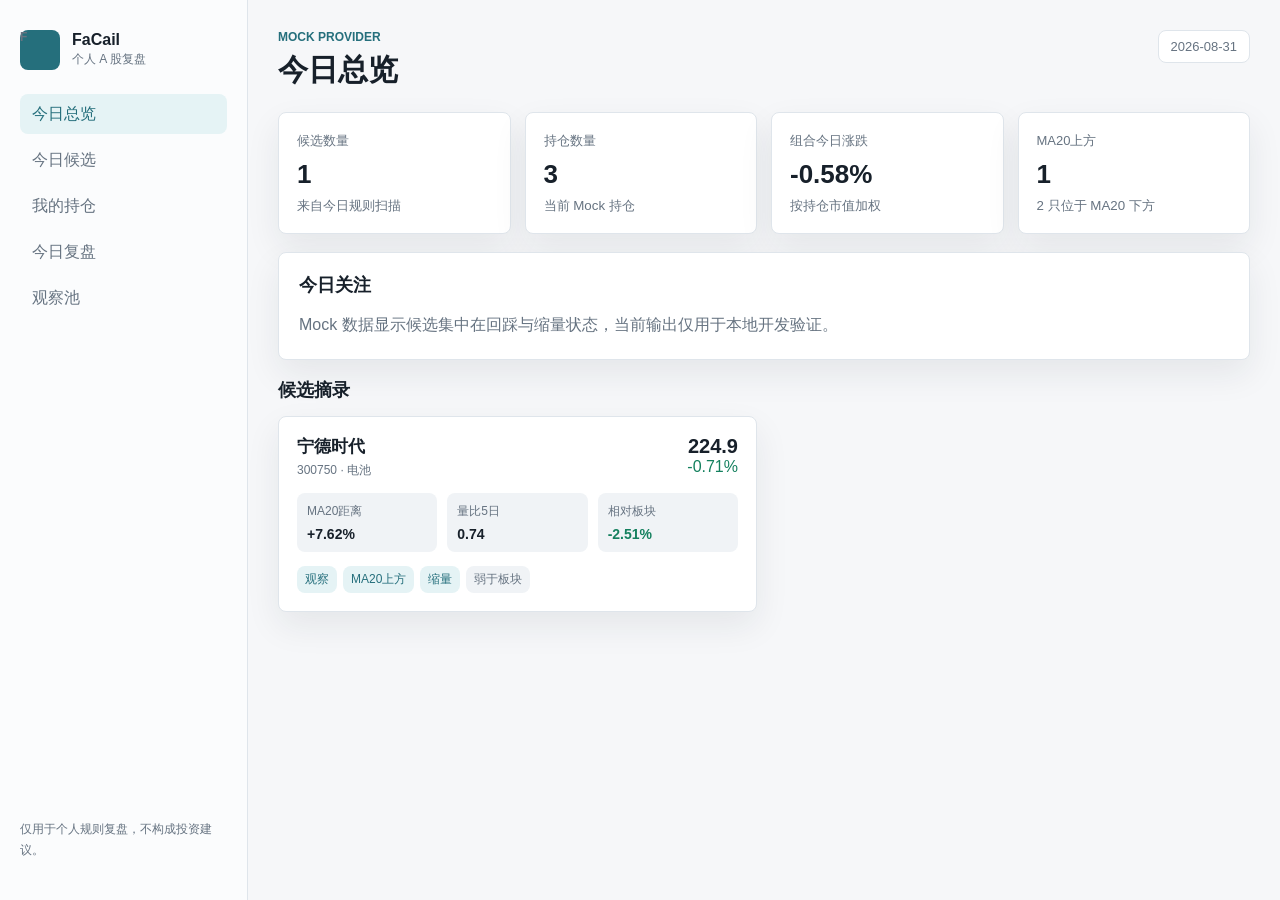
==== frontend/index.html @ a1b0153b "Build FaCail MVP" ====
<!doctype html>
<html lang="zh-CN">
  <head>
    <meta charset="utf-8">
    <meta name="viewport" content="width=device-width, initial-scale=1">
    <title>FaCail</title>
    <link rel="stylesheet" href="styles.css">
  </head>
  <body>
    <div class="app-shell">
      <aside class="sidebar" aria-label="FaCail navigation">
        <div class="brand">
          <span class="brand-mark">F</span>
          <div>
            <strong>FaCail</strong>
            <span>个人 A 股复盘</span>
          </div>
        </div>
        <nav class="nav">
          <button class="nav-item active" data-view="overview">今日总览</button>
          <button class="nav-item" data-view="candidates">今日候选</button>
          <button class="nav-item" data-view="holdings">我的持仓</button>
          <button class="nav-item" data-view="review">今日复盘</button>
          <button class="nav-item" data-view="watchlist">观察池</button>
        </nav>
        <p class="boundary">仅用于个人规则复盘，不构成投资建议。</p>
      </aside>

      <main class="content">
        <header class="topbar">
          <div>
            <p class="eyebrow">Mock Provider</p>
            <h1 id="view-title">今日总览</h1>
          </div>
          <div class="date-pill" id="trade-date">--</div>
        </header>

        <section class="view active" id="overview"></section>
        <section class="view" id="candidates"></section>
        <section class="view" id="holdings"></section>
        <section class="view" id="review"></section>
        <section class="view" id="watchlist"></section>
      </main>
    </div>
    <script src="app.js"></script>
  </body>
</html>
---- frontend/styles.css ----
:root {
  color-scheme: light;
  --bg: #f6f7f9;
  --panel: #ffffff;
  --panel-muted: #f0f3f6;
  --text: #17202a;
  --muted: #667381;
  --line: #dfe5eb;
  --accent: #256f7c;
  --accent-soft: #e5f3f5;
  --up: #bd3b45;
  --down: #14805e;
  --warn: #9a6a12;
  --shadow: 0 14px 34px rgba(20, 34, 45, 0.08);
}

* {
  box-sizing: border-box;
}

body {
  margin: 0;
  min-height: 100vh;
  background: var(--bg);
  color: var(--text);
  font-family: -apple-system, BlinkMacSystemFont, "Segoe UI", "PingFang SC", "Microsoft YaHei", sans-serif;
  letter-spacing: 0;
}

button {
  font: inherit;
}

.app-shell {
  display: grid;
  grid-template-columns: 248px minmax(0, 1fr);
  min-height: 100vh;
}

.sidebar {
  position: sticky;
  top: 0;
  display: flex;
  flex-direction: column;
  gap: 24px;
  height: 100vh;
  padding: 28px 20px;
  border-right: 1px solid var(--line);
  background: #fbfcfd;
}

.brand {
  display: flex;
  align-items: center;
  gap: 12px;
}

.brand-mark {
  display: grid;
  width: 40px;
  height: 40px;
  place-items: center;
  border-radius: 8px;
  background: var(--accent);
  color: white;
  font-weight: 750;
}

.brand strong,
.brand span {
  display: block;
}

.brand span {
  margin-top: 2px;
  color: var(--muted);
  font-size: 12px;
}

.nav {
  display: grid;
  gap: 6px;
}

.nav-item {
  min-height: 40px;
  padding: 0 12px;
  border: 0;
  border-radius: 8px;
  background: transparent;
  color: var(--muted);
  text-align: left;
  cursor: pointer;
}

.nav-item:hover,
.nav-item.active {
  background: var(--accent-soft);
  color: var(--accent);
}

.boundary {
  margin-top: auto;
  color: var(--muted);
  font-size: 12px;
  line-height: 1.7;
}

.content {
  min-width: 0;
  padding: 30px;
}

.topbar {
  display: flex;
  align-items: flex-start;
  justify-content: space-between;
  gap: 20px;
  margin-bottom: 24px;
}

.eyebrow {
  margin: 0 0 8px;
  color: var(--accent);
  font-size: 12px;
  font-weight: 700;
  letter-spacing: 0;
  text-transform: uppercase;
}

h1 {
  margin: 0;
  font-size: 30px;
  line-height: 1.2;
}

h2 {
  margin: 0 0 14px;
  font-size: 18px;
}

.date-pill {
  flex: 0 0 auto;
  padding: 8px 12px;
  border: 1px solid var(--line);
  border-radius: 8px;
  background: var(--panel);
  color: var(--muted);
  font-size: 13px;
}

.view {
  display: none;
}

.view.active {
  display: grid;
  gap: 18px;
}

.metric-grid {
  display: grid;
  grid-template-columns: repeat(4, minmax(0, 1fr));
  gap: 14px;
}

.metric,
.panel,
.stock-card {
  border: 1px solid var(--line);
  border-radius: 8px;
  background: var(--panel);
  box-shadow: var(--shadow);
}

.metric {
  min-height: 112px;
  padding: 18px;
}

.metric span {
  color: var(--muted);
  font-size: 13px;
}

.metric strong {
  display: block;
  margin-top: 10px;
  font-size: 26px;
  line-height: 1.1;
}

.metric small {
  display: block;
  margin-top: 8px;
  color: var(--muted);
}

.panel {
  padding: 20px;
}

.panel-note {
  margin: 0;
  color: var(--muted);
  line-height: 1.8;
}

.card-grid {
  display: grid;
  grid-template-columns: repeat(2, minmax(0, 1fr));
  gap: 14px;
}

.stock-card {
  display: grid;
  gap: 14px;
  padding: 18px;
}

.stock-head {
  display: flex;
  justify-content: space-between;
  gap: 16px;
}

.stock-name {
  display: grid;
  gap: 4px;
}

.stock-name strong {
  font-size: 17px;
}

.stock-name span,
.industry {
  color: var(--muted);
  font-size: 12px;
}

.price {
  text-align: right;
}

.price strong {
  display: block;
  font-size: 20px;
}

.up {
  color: var(--up);
}

.down {
  color: var(--down);
}

.flat {
  color: var(--muted);
}

.kv-grid {
  display: grid;
  grid-template-columns: repeat(3, minmax(0, 1fr));
  gap: 10px;
}

.kv {
  min-width: 0;
  padding: 10px;
  border-radius: 8px;
  background: var(--panel-muted);
}

.kv span {
  display: block;
  color: var(--muted);
  font-size: 12px;
}

.kv strong {
  display: block;
  margin-top: 6px;
  overflow-wrap: anywhere;
  font-size: 14px;
}

.tags {
  display: flex;
  flex-wrap: wrap;
  gap: 6px;
}

.tag {
  padding: 5px 8px;
  border-radius: 8px;
  background: var(--panel-muted);
  color: var(--muted);
  font-size: 12px;
}

.tag.key {
  background: var(--accent-soft);
  color: var(--accent);
}

.data-table {
  width: 100%;
  border-collapse: collapse;
}

.data-table th,
.data-table td {
  padding: 13px 10px;
  border-bottom: 1px solid var(--line);
  text-align: left;
  vertical-align: top;
}

.data-table th {
  color: var(--muted);
  font-size: 12px;
  font-weight: 650;
}

.data-table td {
  font-size: 14px;
}

.review-list {
  display: grid;
  gap: 10px;
  margin: 0;
  padding: 0;
  list-style: none;
}

.review-list li {
  padding: 14px;
  border-radius: 8px;
  background: var(--panel-muted);
  color: #344150;
  line-height: 1.7;
}

@media (max-width: 900px) {
  .app-shell {
    grid-template-columns: 1fr;
  }

  .sidebar {
    position: static;
    height: auto;
    padding: 18px;
    border-right: 0;
    border-bottom: 1px solid var(--line);
  }

  .nav {
    grid-template-columns: repeat(5, minmax(104px, 1fr));
    overflow-x: auto;
  }

  .boundary {
    margin-top: 0;
  }

  .content {
    padding: 20px 16px 28px;
  }

  .metric-grid,
  .card-grid {
    grid-template-columns: 1fr 1fr;
  }
}

@media (max-width: 560px) {
  .topbar {
    display: grid;
  }

  h1 {
    font-size: 24px;
  }

  .metric-grid,
  .card-grid,
  .kv-grid {
    grid-template-columns: 1fr;
  }

  .data-table {
    display: block;
    overflow-x: auto;
    white-space: nowrap;
  }
}
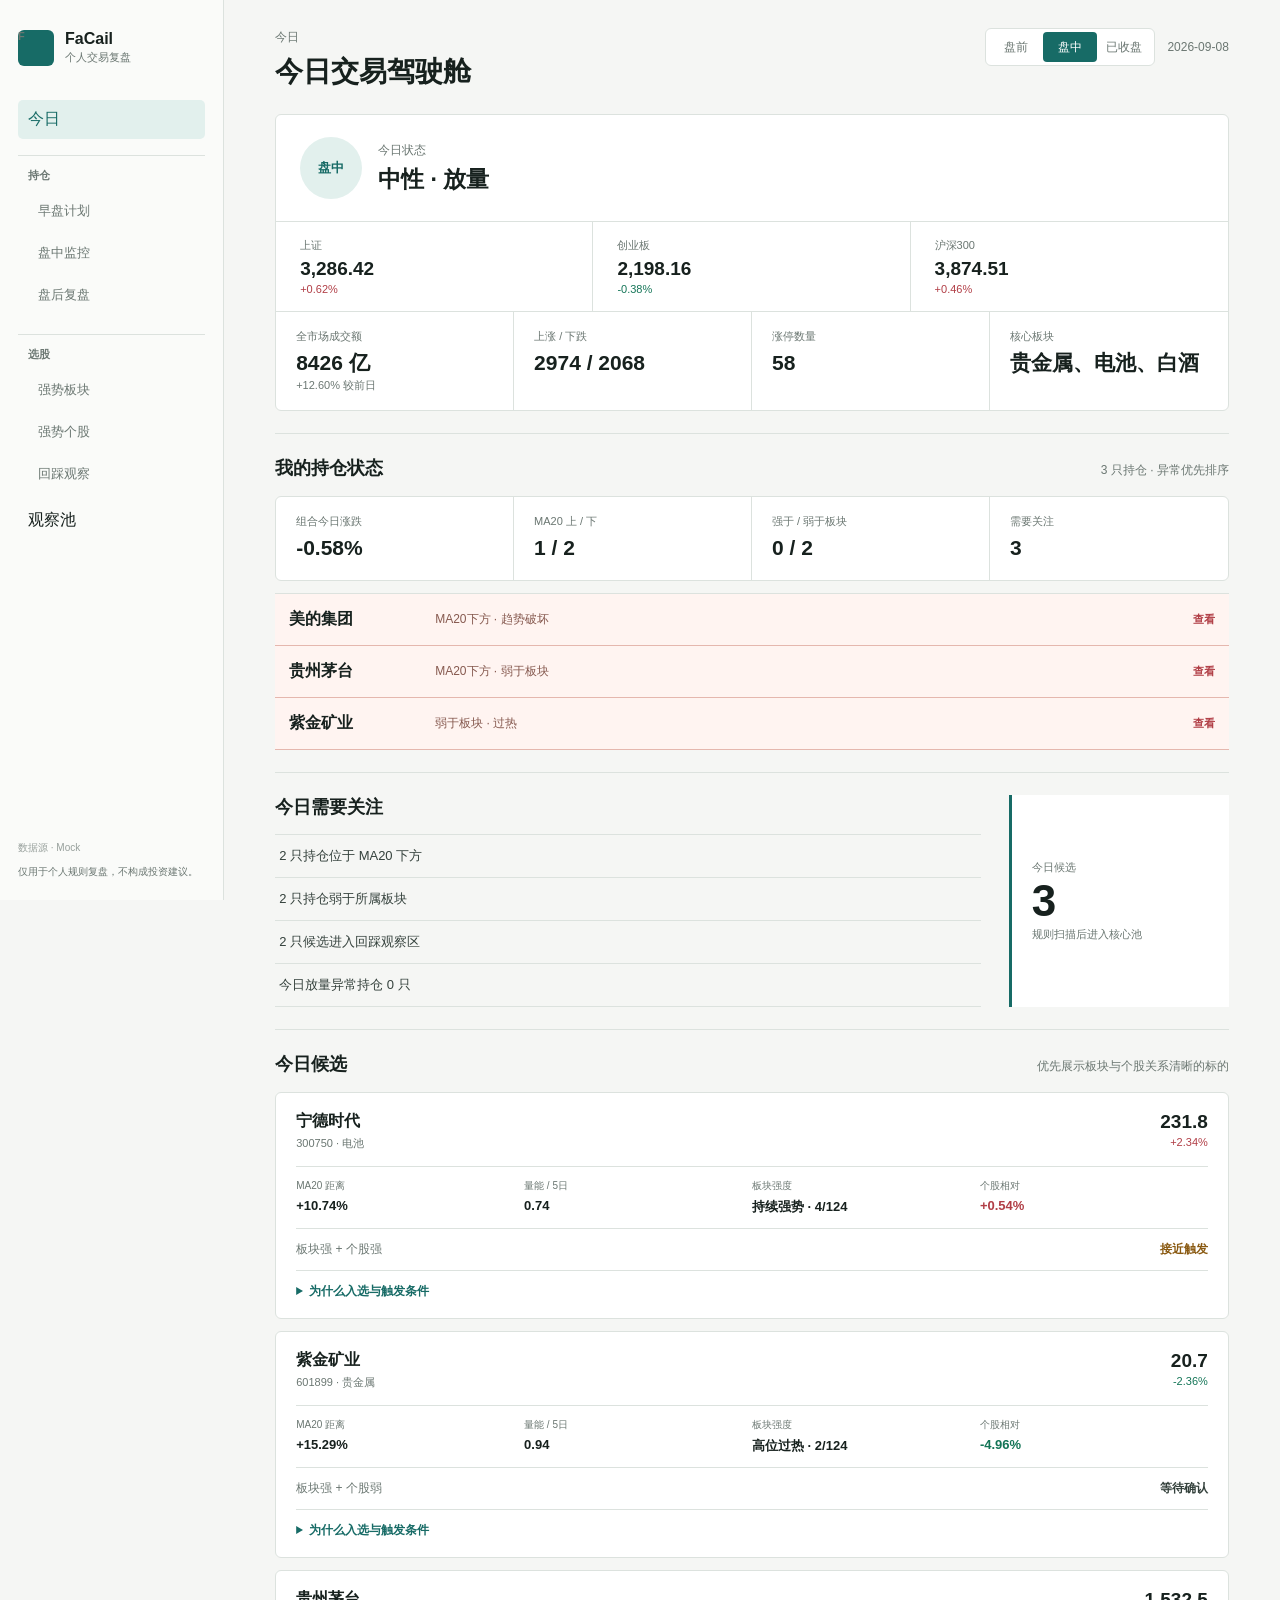
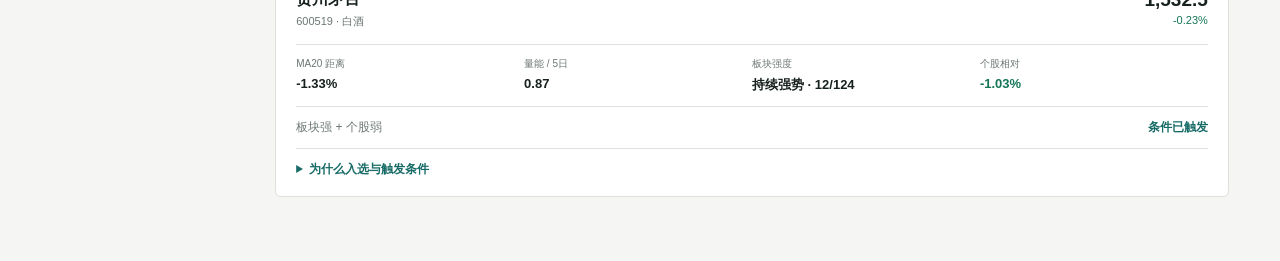
==== commit 988960ec: "Rework FaCail trading cockpit" ====
--- a/frontend/index.html
+++ b/frontend/index.html
@@ -3,45 +3,73 @@
   <head>
     <meta charset="utf-8">
     <meta name="viewport" content="width=device-width, initial-scale=1">
-    <title>FaCail</title>
-    <link rel="stylesheet" href="styles.css">
+    <meta name="theme-color" content="#f5f6f4">
+    <title>FaCail · 今日交易驾驶舱</title>
+    <link rel="stylesheet" href="styles.css?v=2">
   </head>
   <body>
     <div class="app-shell">
-      <aside class="sidebar" aria-label="FaCail navigation">
+      <aside class="sidebar">
         <div class="brand">
           <span class="brand-mark">F</span>
-          <div>
-            <strong>FaCail</strong>
-            <span>个人 A 股复盘</span>
+          <div><strong>FaCail</strong><span>个人交易复盘</span></div>
+        </div>
+        <nav class="desktop-nav" aria-label="主导航">
+          <button class="nav-item active" data-view="today">今日</button>
+          <div class="nav-group">
+            <span>持仓</span>
+            <button class="nav-item sub" data-view="premarket">早盘计划</button>
+            <button class="nav-item sub" data-view="intraday">盘中监控</button>
+            <button class="nav-item sub" data-view="review">盘后复盘</button>
           </div>
-        </div>
-        <nav class="nav">
-          <button class="nav-item active" data-view="overview">今日总览</button>
-          <button class="nav-item" data-view="candidates">今日候选</button>
-          <button class="nav-item" data-view="holdings">我的持仓</button>
-          <button class="nav-item" data-view="review">今日复盘</button>
+          <div class="nav-group">
+            <span>选股</span>
+            <button class="nav-item sub" data-view="sectors">强势板块</button>
+            <button class="nav-item sub" data-view="stocks">强势个股</button>
+            <button class="nav-item sub" data-view="pullback">回踩观察</button>
+          </div>
           <button class="nav-item" data-view="watchlist">观察池</button>
         </nav>
-        <p class="boundary">仅用于个人规则复盘，不构成投资建议。</p>
+        <div class="sidebar-foot">
+          <span id="source-label">数据源 · --</span>
+          <p>仅用于个人规则复盘，不构成投资建议。</p>
+        </div>
       </aside>
 
       <main class="content">
         <header class="topbar">
           <div>
-            <p class="eyebrow">Mock Provider</p>
-            <h1 id="view-title">今日总览</h1>
+            <p class="breadcrumb" id="breadcrumb">今日</p>
+            <h1 id="view-title">今日交易驾驶舱</h1>
           </div>
-          <div class="date-pill" id="trade-date">--</div>
+          <div class="header-actions">
+            <div class="stage-switch" aria-label="开发用交易阶段切换">
+              <button data-stage="premarket">盘前</button>
+              <button class="active" data-stage="intraday">盘中</button>
+              <button data-stage="postmarket">已收盘</button>
+            </div>
+            <span class="trade-date" id="trade-date">--</span>
+          </div>
         </header>
 
-        <section class="view active" id="overview"></section>
-        <section class="view" id="candidates"></section>
-        <section class="view" id="holdings"></section>
+        <div id="loading" class="loading">正在读取规则数据…</div>
+        <section class="view" id="today"></section>
+        <section class="view" id="premarket"></section>
+        <section class="view" id="intraday"></section>
         <section class="view" id="review"></section>
+        <section class="view" id="sectors"></section>
+        <section class="view" id="stocks"></section>
+        <section class="view" id="pullback"></section>
         <section class="view" id="watchlist"></section>
       </main>
+
+      <nav class="mobile-nav" aria-label="移动端主导航">
+        <button class="active" data-mobile-view="today"><span>今</span>今日</button>
+        <button data-mobile-view="holdings"><span>持</span>持仓</button>
+        <button data-mobile-view="selection"><span>选</span>选股</button>
+        <button data-mobile-view="watchlist"><span>察</span>观察</button>
+      </nav>
     </div>
-    <script src="app.js"></script>
+    <script src="app.js?v=2"></script>
   </body>
 </html>
--- a/frontend/styles.css
+++ b/frontend/styles.css
@@ -1,399 +1,277 @@
 :root {
   color-scheme: light;
-  --bg: #f6f7f9;
-  --panel: #ffffff;
-  --panel-muted: #f0f3f6;
-  --text: #17202a;
-  --muted: #667381;
-  --line: #dfe5eb;
-  --accent: #256f7c;
-  --accent-soft: #e5f3f5;
-  --up: #bd3b45;
-  --down: #14805e;
-  --warn: #9a6a12;
-  --shadow: 0 14px 34px rgba(20, 34, 45, 0.08);
-}
-
-* {
-  box-sizing: border-box;
-}
+  --bg: #f5f6f4;
+  --surface: #ffffff;
+  --surface-soft: #f0f2ef;
+  --text: #17211e;
+  --muted: #6b7772;
+  --line: #dce2de;
+  --accent: #176b66;
+  --accent-soft: #e2f0ed;
+  --ink-soft: #34413c;
+  --up: #b13e46;
+  --down: #147557;
+  --warn: #8a5a12;
+  --danger-soft: #fff4f1;
+  --danger-line: #e5b7ae;
+}
+
+* { box-sizing: border-box; }
+
+html { max-width: 100%; overflow-x: hidden; background: var(--bg); }
 
 body {
   margin: 0;
   min-height: 100vh;
+  color: var(--text);
   background: var(--bg);
-  color: var(--text);
   font-family: -apple-system, BlinkMacSystemFont, "Segoe UI", "PingFang SC", "Microsoft YaHei", sans-serif;
   letter-spacing: 0;
-}
-
-button {
-  font: inherit;
-}
-
-.app-shell {
-  display: grid;
-  grid-template-columns: 248px minmax(0, 1fr);
-  min-height: 100vh;
-}
+  max-width: 100%;
+  overflow-x: hidden;
+}
+
+button { color: inherit; font: inherit; }
+
+.app-shell { display: grid; grid-template-columns: 224px minmax(0, 1fr); min-height: 100vh; }
 
 .sidebar {
   position: sticky;
   top: 0;
   display: flex;
   flex-direction: column;
-  gap: 24px;
   height: 100vh;
-  padding: 28px 20px;
+  padding: 28px 18px 20px;
   border-right: 1px solid var(--line);
-  background: #fbfcfd;
-}
-
-.brand {
-  display: flex;
-  align-items: center;
-  gap: 12px;
-}
-
-.brand-mark {
-  display: grid;
-  width: 40px;
-  height: 40px;
-  place-items: center;
-  border-radius: 8px;
-  background: var(--accent);
-  color: white;
-  font-weight: 750;
-}
-
-.brand strong,
-.brand span {
-  display: block;
-}
-
-.brand span {
-  margin-top: 2px;
-  color: var(--muted);
-  font-size: 12px;
-}
-
-.nav {
-  display: grid;
-  gap: 6px;
-}
-
-.nav-item {
-  min-height: 40px;
-  padding: 0 12px;
-  border: 0;
-  border-radius: 8px;
-  background: transparent;
-  color: var(--muted);
-  text-align: left;
-  cursor: pointer;
-}
-
-.nav-item:hover,
-.nav-item.active {
-  background: var(--accent-soft);
-  color: var(--accent);
-}
-
-.boundary {
-  margin-top: auto;
-  color: var(--muted);
-  font-size: 12px;
-  line-height: 1.7;
-}
-
-.content {
-  min-width: 0;
-  padding: 30px;
-}
-
-.topbar {
-  display: flex;
-  align-items: flex-start;
-  justify-content: space-between;
-  gap: 20px;
-  margin-bottom: 24px;
-}
-
-.eyebrow {
-  margin: 0 0 8px;
-  color: var(--accent);
-  font-size: 12px;
-  font-weight: 700;
-  letter-spacing: 0;
-  text-transform: uppercase;
-}
-
-h1 {
-  margin: 0;
-  font-size: 30px;
-  line-height: 1.2;
-}
-
-h2 {
-  margin: 0 0 14px;
-  font-size: 18px;
-}
-
-.date-pill {
-  flex: 0 0 auto;
-  padding: 8px 12px;
-  border: 1px solid var(--line);
-  border-radius: 8px;
-  background: var(--panel);
-  color: var(--muted);
-  font-size: 13px;
-}
-
-.view {
-  display: none;
-}
-
-.view.active {
-  display: grid;
-  gap: 18px;
-}
-
-.metric-grid {
-  display: grid;
-  grid-template-columns: repeat(4, minmax(0, 1fr));
-  gap: 14px;
-}
-
-.metric,
-.panel,
-.stock-card {
-  border: 1px solid var(--line);
-  border-radius: 8px;
-  background: var(--panel);
-  box-shadow: var(--shadow);
-}
-
-.metric {
-  min-height: 112px;
-  padding: 18px;
-}
-
-.metric span {
-  color: var(--muted);
-  font-size: 13px;
-}
-
-.metric strong {
-  display: block;
-  margin-top: 10px;
-  font-size: 26px;
-  line-height: 1.1;
-}
-
-.metric small {
-  display: block;
-  margin-top: 8px;
-  color: var(--muted);
-}
-
-.panel {
-  padding: 20px;
-}
-
-.panel-note {
-  margin: 0;
-  color: var(--muted);
-  line-height: 1.8;
-}
-
-.card-grid {
-  display: grid;
-  grid-template-columns: repeat(2, minmax(0, 1fr));
-  gap: 14px;
-}
-
-.stock-card {
-  display: grid;
-  gap: 14px;
-  padding: 18px;
-}
-
-.stock-head {
-  display: flex;
-  justify-content: space-between;
-  gap: 16px;
-}
-
-.stock-name {
-  display: grid;
-  gap: 4px;
-}
-
-.stock-name strong {
-  font-size: 17px;
-}
-
-.stock-name span,
-.industry {
-  color: var(--muted);
-  font-size: 12px;
-}
-
-.price {
-  text-align: right;
-}
-
-.price strong {
-  display: block;
-  font-size: 20px;
-}
-
-.up {
-  color: var(--up);
-}
-
-.down {
-  color: var(--down);
-}
-
-.flat {
-  color: var(--muted);
-}
-
-.kv-grid {
-  display: grid;
-  grid-template-columns: repeat(3, minmax(0, 1fr));
-  gap: 10px;
-}
-
-.kv {
-  min-width: 0;
-  padding: 10px;
-  border-radius: 8px;
-  background: var(--panel-muted);
-}
-
-.kv span {
-  display: block;
-  color: var(--muted);
-  font-size: 12px;
-}
-
-.kv strong {
-  display: block;
-  margin-top: 6px;
-  overflow-wrap: anywhere;
-  font-size: 14px;
-}
-
-.tags {
-  display: flex;
-  flex-wrap: wrap;
-  gap: 6px;
-}
-
-.tag {
-  padding: 5px 8px;
-  border-radius: 8px;
-  background: var(--panel-muted);
-  color: var(--muted);
-  font-size: 12px;
-}
-
-.tag.key {
-  background: var(--accent-soft);
-  color: var(--accent);
-}
-
-.data-table {
-  width: 100%;
-  border-collapse: collapse;
-}
-
-.data-table th,
-.data-table td {
-  padding: 13px 10px;
-  border-bottom: 1px solid var(--line);
-  text-align: left;
-  vertical-align: top;
-}
-
-.data-table th {
-  color: var(--muted);
-  font-size: 12px;
-  font-weight: 650;
-}
-
-.data-table td {
-  font-size: 14px;
-}
-
-.review-list {
-  display: grid;
-  gap: 10px;
-  margin: 0;
-  padding: 0;
-  list-style: none;
-}
-
-.review-list li {
-  padding: 14px;
-  border-radius: 8px;
-  background: var(--panel-muted);
-  color: #344150;
-  line-height: 1.7;
-}
-
-@media (max-width: 900px) {
-  .app-shell {
-    grid-template-columns: 1fr;
+  background: #fafbf9;
+}
+
+.brand { display: flex; align-items: center; gap: 11px; margin-bottom: 34px; }
+.brand-mark { display: grid; width: 36px; height: 36px; place-items: center; border-radius: 6px; color: white; background: var(--accent); font-weight: 760; }
+.brand strong, .brand span { display: block; }
+.brand strong { font-size: 16px; }
+.brand span { margin-top: 2px; color: var(--muted); font-size: 11px; }
+
+.desktop-nav { display: grid; gap: 4px; }
+.nav-group { display: grid; gap: 3px; margin: 12px 0 4px; padding-top: 12px; border-top: 1px solid var(--line); }
+.nav-group > span { padding: 0 10px 5px; color: var(--muted); font-size: 11px; font-weight: 700; }
+.nav-item { min-height: 39px; padding: 0 10px; border: 0; border-radius: 5px; background: transparent; text-align: left; cursor: pointer; }
+.nav-item.sub { padding-left: 20px; color: var(--muted); font-size: 13px; }
+.nav-item:hover, .nav-item.active { color: var(--accent); background: var(--accent-soft); }
+.sidebar-foot { margin-top: auto; color: var(--muted); font-size: 10px; line-height: 1.6; }
+.sidebar-foot > span { opacity: .68; }
+.sidebar-foot p { margin: 8px 0 0; }
+
+.content { min-width: 0; width: 100%; max-width: 1420px; margin: 0 auto; padding: 28px clamp(24px, 4vw, 58px) 64px; }
+.topbar { display: flex; align-items: flex-start; justify-content: space-between; gap: 24px; margin-bottom: 26px; }
+.breadcrumb { margin: 0 0 7px; color: var(--muted); font-size: 12px; }
+h1 { margin: 0; font-size: 28px; line-height: 1.2; }
+h2 { margin: 0; font-size: 18px; }
+h3 { margin: 0 0 8px; color: var(--ink-soft); font-size: 13px; }
+p { line-height: 1.65; }
+
+.header-actions { display: flex; align-items: center; gap: 12px; }
+.stage-switch { display: flex; padding: 3px; border: 1px solid var(--line); border-radius: 6px; background: var(--surface); }
+.stage-switch button { min-width: 54px; height: 30px; border: 0; border-radius: 4px; color: var(--muted); background: transparent; font-size: 12px; cursor: pointer; }
+.stage-switch button.active { color: white; background: var(--accent); }
+.trade-date { color: var(--muted); font-size: 12px; }
+
+.loading { padding: 26px 0; color: var(--muted); }
+.loading strong, .loading span { display: block; margin-bottom: 6px; }
+.view { display: none; gap: 22px; }
+.view.active { display: grid; }
+
+.market-band { overflow: hidden; border: 1px solid var(--line); border-radius: 6px; background: var(--surface); }
+.market-state { display: flex; align-items: center; gap: 16px; padding: 22px 24px; border-bottom: 1px solid var(--line); }
+.market-state p { margin: 0 0 3px; color: var(--muted); font-size: 12px; }
+.market-state h2 { font-size: 23px; }
+.stage-label { display: grid; min-width: 62px; height: 62px; place-items: center; border-radius: 50%; color: var(--accent); background: var(--accent-soft); font-size: 13px; font-weight: 750; }
+.index-strip { display: grid; grid-template-columns: repeat(3, minmax(0, 1fr)); border-bottom: 1px solid var(--line); }
+.index-strip > div { padding: 16px 24px; border-right: 1px solid var(--line); }
+.index-strip > div:last-child { border-right: 0; }
+.index-strip span, .index-strip small { display: block; color: var(--muted); font-size: 11px; }
+.index-strip strong { display: block; margin: 5px 0 3px; font-size: 19px; }
+.market-facts, .summary-numbers { display: grid; grid-template-columns: repeat(4, minmax(0, 1fr)); }
+
+.stat { min-width: 0; padding: 17px 20px; border-right: 1px solid var(--line); }
+.stat:last-child { border-right: 0; }
+.stat span, .stat small { display: block; color: var(--muted); font-size: 11px; }
+.stat strong { display: block; margin: 7px 0 4px; overflow-wrap: anywhere; font-size: 21px; line-height: 1.1; }
+
+.content-section, .review-summary { border-top: 1px solid var(--line); padding-top: 22px; }
+.section-head { display: flex; align-items: baseline; justify-content: space-between; gap: 16px; margin-bottom: 15px; }
+.section-head p { margin: 0; color: var(--muted); font-size: 12px; }
+.priority-section .summary-numbers, .review-summary .summary-numbers { border: 1px solid var(--line); border-radius: 6px; background: var(--surface); }
+
+.anomaly-list { display: grid; margin-top: 12px; border-top: 1px solid var(--line); }
+.anomaly-list button { display: grid; grid-template-columns: 130px 1fr auto; align-items: center; gap: 16px; min-height: 52px; padding: 0 14px; border: 0; border-bottom: 1px solid var(--danger-line); background: var(--danger-soft); text-align: left; cursor: pointer; }
+.anomaly-list span { color: #86594f; font-size: 12px; }
+.anomaly-list b { color: var(--up); font-size: 11px; }
+
+.attention-grid { display: grid; grid-template-columns: minmax(0, 1fr) 220px; gap: 28px; }
+.focus-list { display: grid; gap: 0; margin: 0; padding: 0; list-style: none; border-top: 1px solid var(--line); }
+.focus-list li { padding: 12px 4px; border-bottom: 1px solid var(--line); color: var(--ink-soft); font-size: 13px; }
+.candidate-count { display: flex; flex-direction: column; justify-content: center; min-height: 128px; padding: 20px; border-left: 3px solid var(--accent); background: var(--surface); }
+.candidate-count span, .candidate-count small { color: var(--muted); font-size: 11px; }
+.candidate-count strong { margin: 4px 0; font-size: 44px; line-height: 1; }
+.mobile-candidate-inline { display: none; }
+
+.candidate-list, .holding-list, .watch-list, .review-list { display: grid; gap: 12px; }
+.candidate-row, .holding-row, .watch-row, .review-list article { padding: 18px 20px; border: 1px solid var(--line); border-radius: 6px; background: var(--surface); }
+.holding-row.attention-high { border-left: 3px solid var(--up); }
+.stock-title { display: flex; align-items: flex-start; justify-content: space-between; gap: 14px; }
+.stock-title > div:first-child { display: grid; gap: 4px; }
+.stock-title strong { font-size: 16px; }
+.stock-title span { color: var(--muted); font-size: 11px; }
+.stock-price { text-align: right; }
+.stock-price strong { display: block; font-size: 19px; }
+.stock-price span { display: block; margin-top: 3px; }
+
+.mini-metrics { display: grid; grid-template-columns: repeat(4, minmax(0, 1fr)); margin-top: 15px; border-top: 1px solid var(--line); border-bottom: 1px solid var(--line); }
+.mini-metrics > div { min-width: 0; padding: 12px 12px 12px 0; }
+.mini-metrics span, .mini-metrics strong { display: block; }
+.mini-metrics span { color: var(--muted); font-size: 10px; }
+.mini-metrics strong { margin-top: 5px; overflow-wrap: anywhere; font-size: 13px; font-weight: 660; }
+.candidate-status { display: flex; align-items: center; justify-content: space-between; gap: 10px; margin-top: 12px; color: var(--muted); font-size: 12px; }
+.candidate-status strong { color: var(--ink-soft); }
+.candidate-status .met, .condition-state.met { color: var(--accent); }
+.candidate-status .near, .condition-state.near { color: var(--warn); }
+
+details { margin-top: 12px; border-top: 1px solid var(--line); }
+summary { padding: 12px 0 0; color: var(--accent); font-size: 12px; font-weight: 700; cursor: pointer; }
+.detail-grid, .two-columns { display: grid; grid-template-columns: repeat(2, minmax(0, 1fr)); gap: 22px; margin-top: 16px; }
+.detail-grid ul, .two-columns ul, .review-list ul { margin: 0; padding-left: 17px; color: var(--ink-soft); font-size: 12px; line-height: 1.7; }
+.detail-grid p, .two-columns p { margin: 0; color: var(--ink-soft); font-size: 12px; }
+.condition-list { display: grid; grid-template-columns: repeat(3, minmax(0, 1fr)); gap: 8px; }
+.condition { padding: 10px; background: var(--surface-soft); }
+.condition > div { display: flex; align-items: flex-start; justify-content: space-between; gap: 8px; }
+.condition strong { font-size: 11px; }
+.condition span, .condition small { color: var(--muted); font-size: 10px; }
+.condition small { display: block; margin-top: 5px; }
+
+.local-tabs { display: flex; gap: 20px; min-height: 38px; border-bottom: 1px solid var(--line); }
+.local-tabs button { padding: 0 1px 11px; border: 0; border-bottom: 2px solid transparent; color: var(--muted); background: transparent; font-size: 13px; cursor: pointer; }
+.local-tabs button.active { border-color: var(--accent); color: var(--accent); font-weight: 700; }
+.phase-note { display: flex; justify-content: space-between; gap: 14px; padding: 12px 14px; border-left: 3px solid var(--accent); background: var(--accent-soft); }
+.phase-note strong, .phase-note span { font-size: 12px; }
+.phase-note span { color: var(--muted); }
+.phase-note.live::before { content: ""; width: 7px; height: 7px; align-self: center; border-radius: 50%; background: var(--up); }
+.phase-note.live strong { margin-right: auto; }
+
+.pills { display: flex; flex-wrap: wrap; gap: 6px; margin-top: 12px; }
+.pills span, .sector-status { padding: 4px 7px; border-radius: 4px; color: var(--accent); background: var(--accent-soft); font-size: 10px; }
+.levels { display: grid; grid-template-columns: repeat(4, minmax(0, 1fr)); gap: 6px; }
+.levels span { padding: 9px; background: var(--surface-soft); }
+.levels small, .levels strong { display: block; }
+.levels small { color: var(--muted); font-size: 9px; }
+.levels strong { margin-top: 4px; font-size: 12px; }
+.rule-note, .narrative { margin: 14px 0 0; padding: 13px 15px; border-left: 2px solid var(--accent); background: var(--surface-soft); }
+.rule-note span { color: var(--muted); font-size: 10px; }
+.rule-note p, .narrative { color: var(--ink-soft); font-size: 13px; }
+.rule-note p { margin: 3px 0 0; }
+
+.sector-list { display: grid; gap: 1px; border: 1px solid var(--line); background: var(--line); }
+.sector-row { display: grid; grid-template-columns: 72px minmax(0, 1fr); background: var(--surface); }
+.sector-rank { display: flex; align-items: baseline; justify-content: center; padding: 22px 8px; border-right: 1px solid var(--line); }
+.sector-rank span { font-size: 25px; }
+.sector-rank small { color: var(--muted); font-size: 10px; }
+.sector-main { padding: 17px 20px; }
+.sector-main > div:first-child { display: flex; align-items: center; gap: 9px; }
+.sector-main .mini-metrics { grid-template-columns: repeat(6, minmax(0, 1fr)); }
+.review-summary .summary-numbers { grid-template-columns: repeat(6, minmax(0, 1fr)); }
+.review-list article h3 { margin-top: 15px; }
+.review-list article p { margin: 0; color: var(--ink-soft); font-size: 13px; }
+.empty { margin: 0; padding: 28px; border: 1px solid var(--line); color: var(--muted); text-align: center; }
+.up { color: var(--up) !important; }
+.down { color: var(--down) !important; }
+.flat { color: var(--muted) !important; }
+.mobile-nav { display: none; }
+
+@media (max-width: 980px) {
+  .app-shell { grid-template-columns: 188px minmax(0, 1fr); }
+  .market-facts, .summary-numbers, .mini-metrics { grid-template-columns: repeat(2, minmax(0, 1fr)); }
+  .stat:nth-child(2n), .mini-metrics > div:nth-child(2n) { border-right: 0; }
+  .sector-main .mini-metrics, .review-summary .summary-numbers { grid-template-columns: repeat(3, minmax(0, 1fr)); }
+}
+
+@media (max-width: 700px) {
+  body { padding-bottom: 70px; }
+  .app-shell { display: block; }
+  .sidebar { display: none; }
+  .content { width: 100vw; max-width: 100vw; padding: 18px 14px 30px; }
+  .topbar { display: grid; grid-template-columns: minmax(0, 1fr); align-items: start; gap: 11px; margin-bottom: 17px; }
+  .breadcrumb { margin-bottom: 4px; }
+  h1 { font-size: 21px; }
+  .header-actions { display: flex; justify-content: flex-start; width: 100%; }
+  .trade-date { display: none; }
+  .stage-switch button { min-width: 47px; height: 28px; font-size: 11px; }
+  .view.active { gap: 16px; }
+  .market-state { padding: 16px; }
+  .market-state h2 { font-size: 20px; }
+  .stage-label { min-width: 50px; height: 50px; }
+  .index-strip > div { min-width: 0; overflow: hidden; padding: 12px 10px; }
+  .index-strip strong { overflow: hidden; font-size: 13px; white-space: nowrap; }
+  .market-facts { grid-template-columns: repeat(2, minmax(0, 1fr)); }
+  .market-facts .stat:nth-child(n+3) { display: none; }
+  .market-facts .stat { padding: 13px 14px; }
+  .stat strong { font-size: 17px; }
+  .content-section { padding-top: 16px; }
+  .section-head { align-items: flex-start; margin-bottom: 11px; }
+  .section-head p { min-width: 0; max-width: 48%; overflow-wrap: anywhere; text-align: right; }
+  .priority-section .summary-numbers .stat:nth-child(2), .priority-section .summary-numbers .stat:nth-child(3) { display: none; }
+  .mobile-candidate-inline { display: flex; align-items: baseline; gap: 7px; margin-top: 10px; padding: 10px 12px; border-left: 3px solid var(--accent); background: var(--surface); }
+  .mobile-candidate-inline span, .mobile-candidate-inline small { color: var(--muted); font-size: 10px; }
+  .mobile-candidate-inline strong { font-size: 24px; }
+  .anomaly-list button { grid-template-columns: 84px 1fr; gap: 8px; min-height: 58px; padding: 8px 10px; }
+  .anomaly-list b { display: none; }
+  .attention-grid { grid-template-columns: minmax(0, 1fr) 100px; gap: 12px; }
+  .focus-list li { padding: 9px 2px; font-size: 11px; }
+  .candidate-count { min-height: 110px; padding: 12px; }
+  .candidate-count strong { font-size: 38px; }
+  .candidate-row, .holding-row, .watch-row, .review-list article { padding: 15px 14px; }
+  .stock-title strong { font-size: 15px; }
+  .stock-price strong { font-size: 17px; }
+  .mini-metrics { grid-template-columns: repeat(2, minmax(0, 1fr)); }
+  .mini-metrics > div { padding: 10px 8px 10px 0; }
+  .detail-grid, .two-columns { grid-template-columns: 1fr; gap: 14px; }
+  .condition-list { grid-template-columns: 1fr; }
+  .phase-note { align-items: flex-start; }
+  .phase-note span { max-width: 48%; text-align: right; }
+  .levels { grid-template-columns: repeat(2, minmax(0, 1fr)); }
+  .sector-row { grid-template-columns: 48px minmax(0, 1fr); }
+  .sector-rank { padding: 18px 4px; }
+  .sector-rank span { font-size: 20px; }
+  .sector-main { padding: 14px 12px; }
+  .sector-main .mini-metrics { grid-template-columns: repeat(2, minmax(0, 1fr)); }
+  .review-summary .summary-numbers { grid-template-columns: repeat(2, minmax(0, 1fr)); }
+  .mobile-nav {
+    position: fixed;
+    z-index: 20;
+    right: 0;
+    bottom: 0;
+    left: 0;
+    display: grid;
+    grid-template-columns: repeat(4, 1fr);
+    min-height: 62px;
+    padding-bottom: env(safe-area-inset-bottom);
+    border-top: 1px solid var(--line);
+    background: rgba(250, 251, 249, .96);
+    backdrop-filter: blur(12px);
   }
-
-  .sidebar {
-    position: static;
-    height: auto;
-    padding: 18px;
-    border-right: 0;
-    border-bottom: 1px solid var(--line);
-  }
-
-  .nav {
-    grid-template-columns: repeat(5, minmax(104px, 1fr));
-    overflow-x: auto;
-  }
-
-  .boundary {
-    margin-top: 0;
-  }
-
-  .content {
-    padding: 20px 16px 28px;
-  }
-
-  .metric-grid,
-  .card-grid {
-    grid-template-columns: 1fr 1fr;
-  }
-}
-
-@media (max-width: 560px) {
-  .topbar {
-    display: grid;
-  }
-
-  h1 {
-    font-size: 24px;
-  }
-
-  .metric-grid,
-  .card-grid,
-  .kv-grid {
-    grid-template-columns: 1fr;
-  }
-
-  .data-table {
-    display: block;
-    overflow-x: auto;
-    white-space: nowrap;
-  }
-}
+  .mobile-nav button { display: grid; place-items: center; align-content: center; gap: 3px; border: 0; color: var(--muted); background: transparent; font-size: 10px; }
+  .mobile-nav button span { display: grid; width: 24px; height: 24px; place-items: center; border-radius: 50%; font-size: 11px; font-weight: 750; }
+  .mobile-nav button.active { color: var(--accent); }
+  .mobile-nav button.active span { color: white; background: var(--accent); }
+}
+
+@media (max-width: 390px) {
+  .content { padding-right: 12px; padding-left: 12px; }
+  .stage-switch button { min-width: 43px; }
+  .stock-title { gap: 8px; }
+  .market-state h2 { font-size: 18px; }
+}
+
+@media (min-width: 391px) and (max-width: 520px) {
+  .content { width: 390px; max-width: 390px; margin: 0; }
+  .mobile-nav { right: auto; width: 390px; }
+}
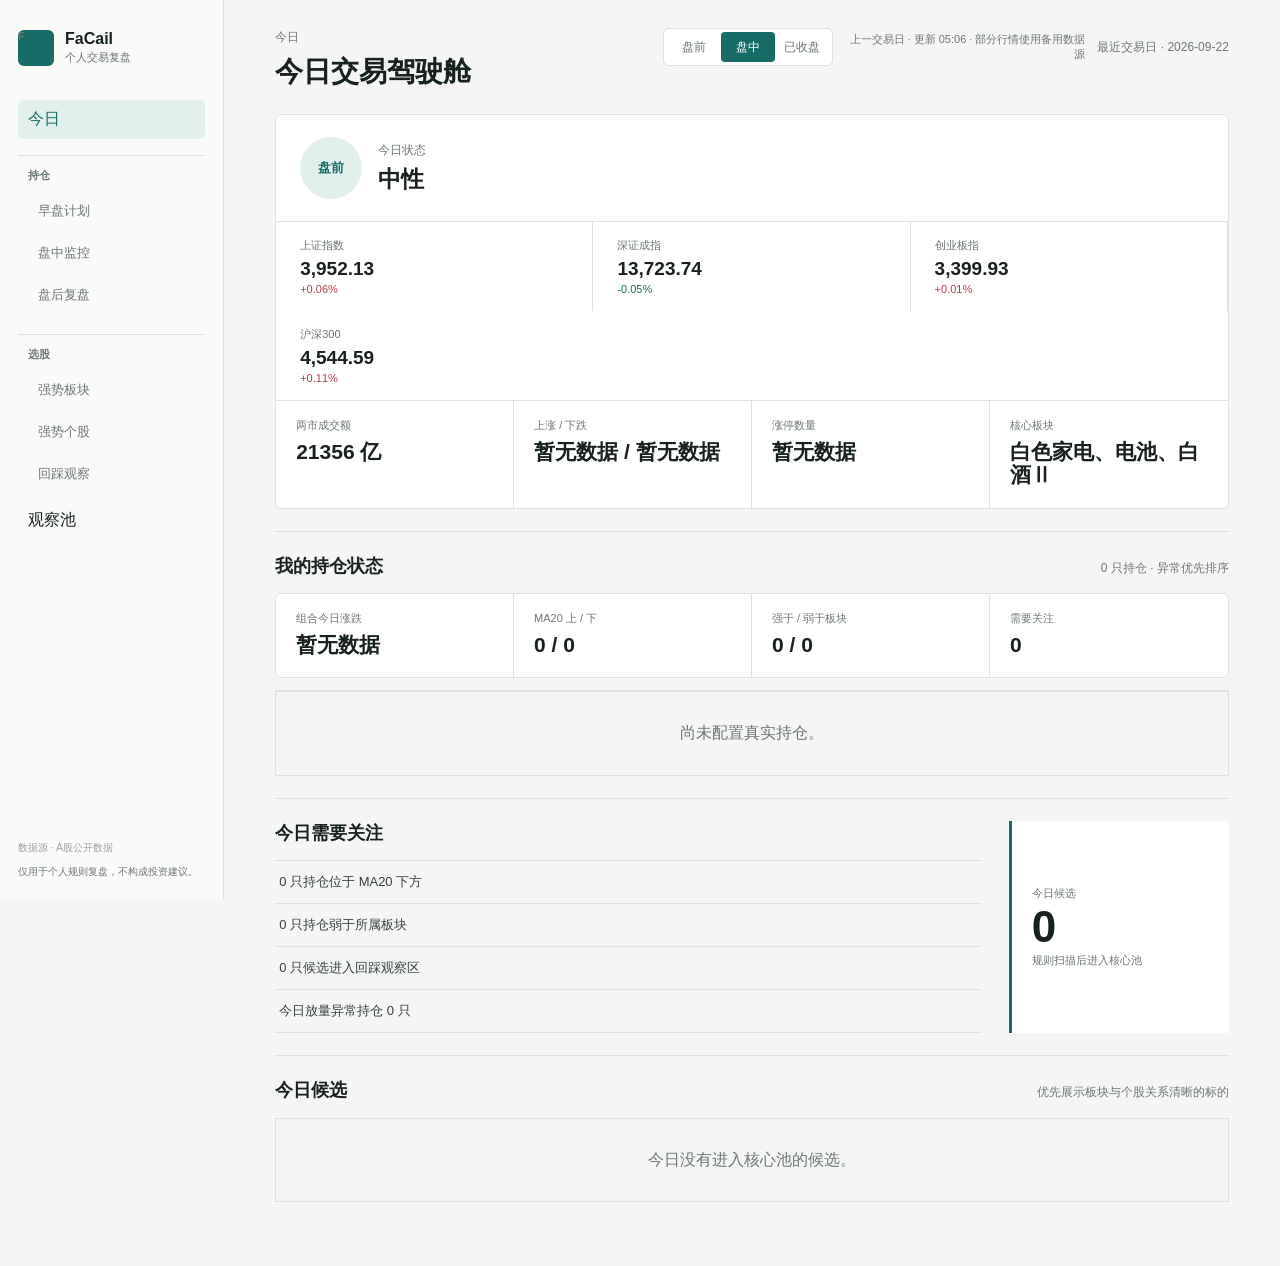
==== commit f047085d: "Publish FaCail with real A-share public data" ====
--- a/frontend/index.html
+++ b/frontend/index.html
@@ -48,6 +48,7 @@
               <button class="active" data-stage="intraday">盘中</button>
               <button data-stage="postmarket">已收盘</button>
             </div>
+            <span class="data-status" id="data-status">数据状态 · --</span>
             <span class="trade-date" id="trade-date">--</span>
           </div>
         </header>
--- a/frontend/styles.css
+++ b/frontend/styles.css
@@ -75,6 +75,8 @@
 .stage-switch button { min-width: 54px; height: 30px; border: 0; border-radius: 4px; color: var(--muted); background: transparent; font-size: 12px; cursor: pointer; }
 .stage-switch button.active { color: white; background: var(--accent); }
 .trade-date { color: var(--muted); font-size: 12px; }
+.data-status { max-width: 240px; color: var(--muted); font-size: 11px; line-height: 1.35; text-align: right; }
+.data-status.stale { color: var(--up); }
 
 .loading { padding: 26px 0; color: var(--muted); }
 .loading strong, .loading span { display: block; margin-bottom: 6px; }
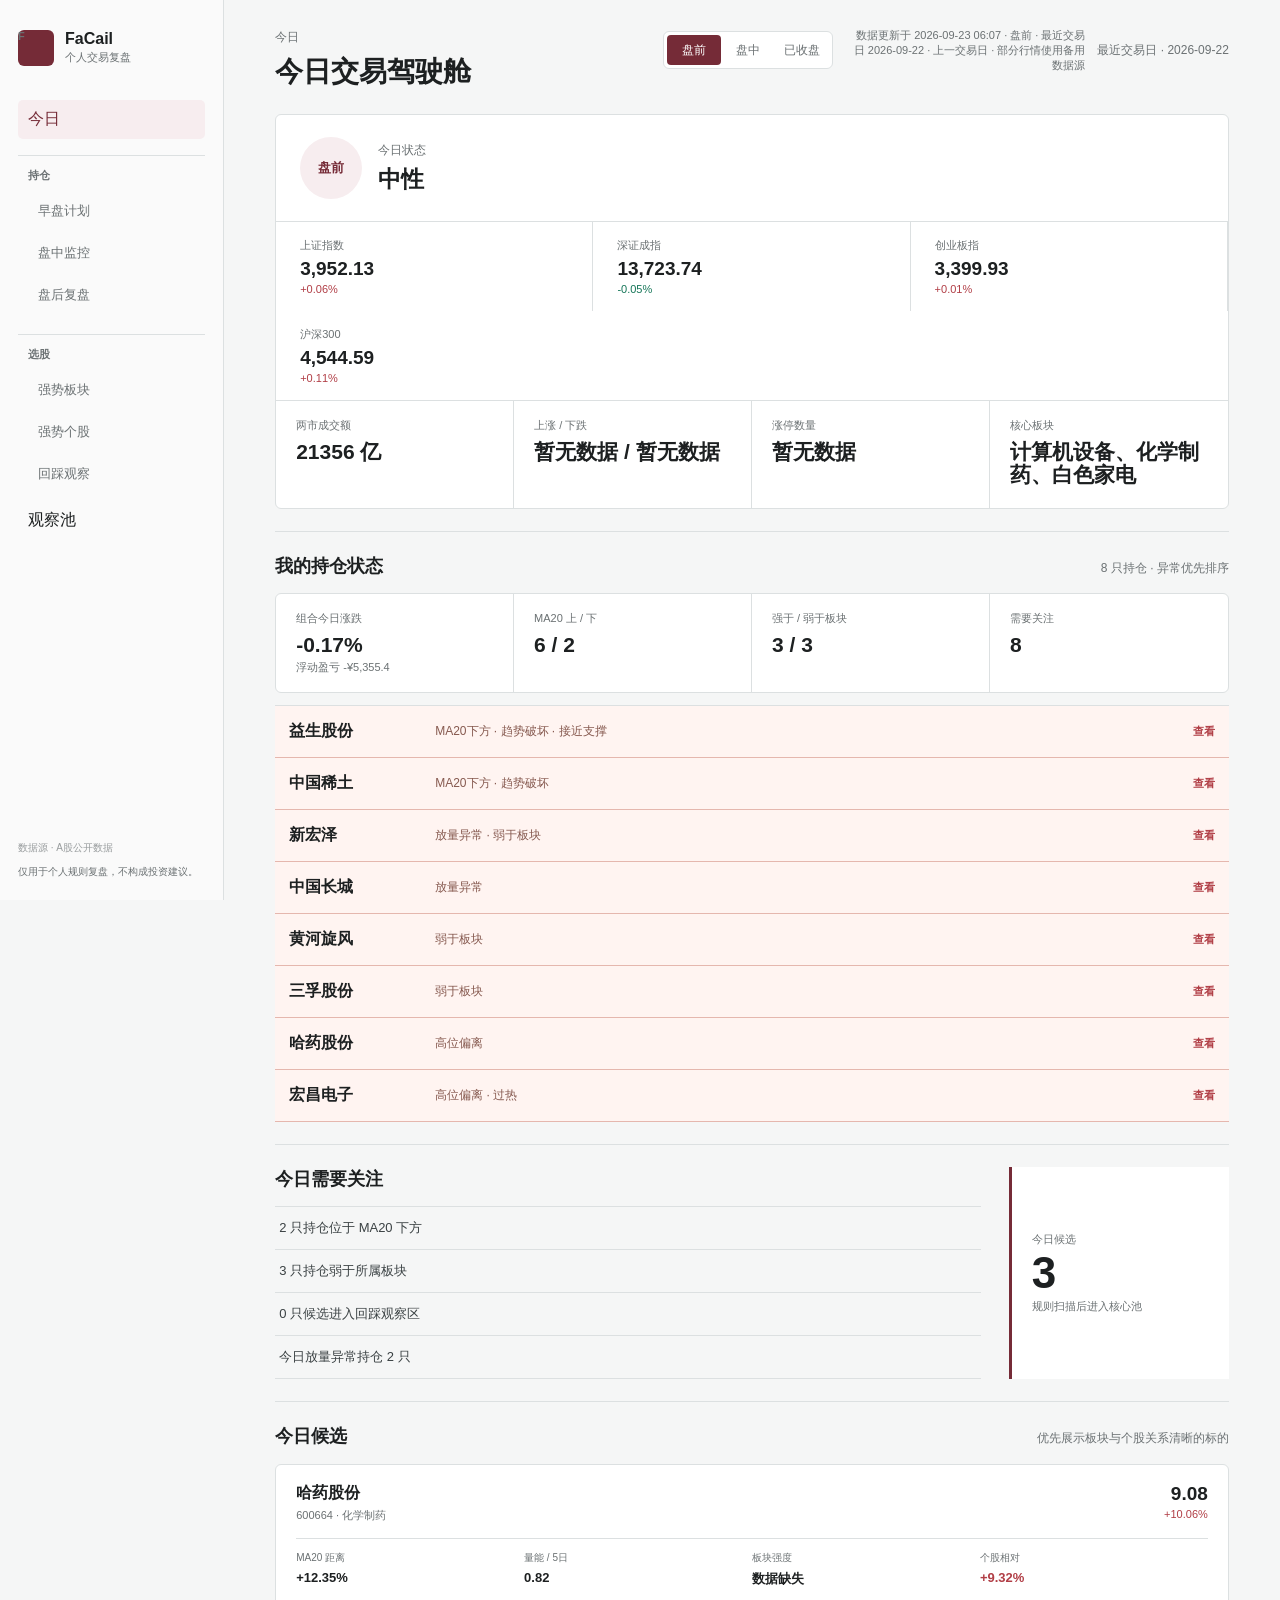
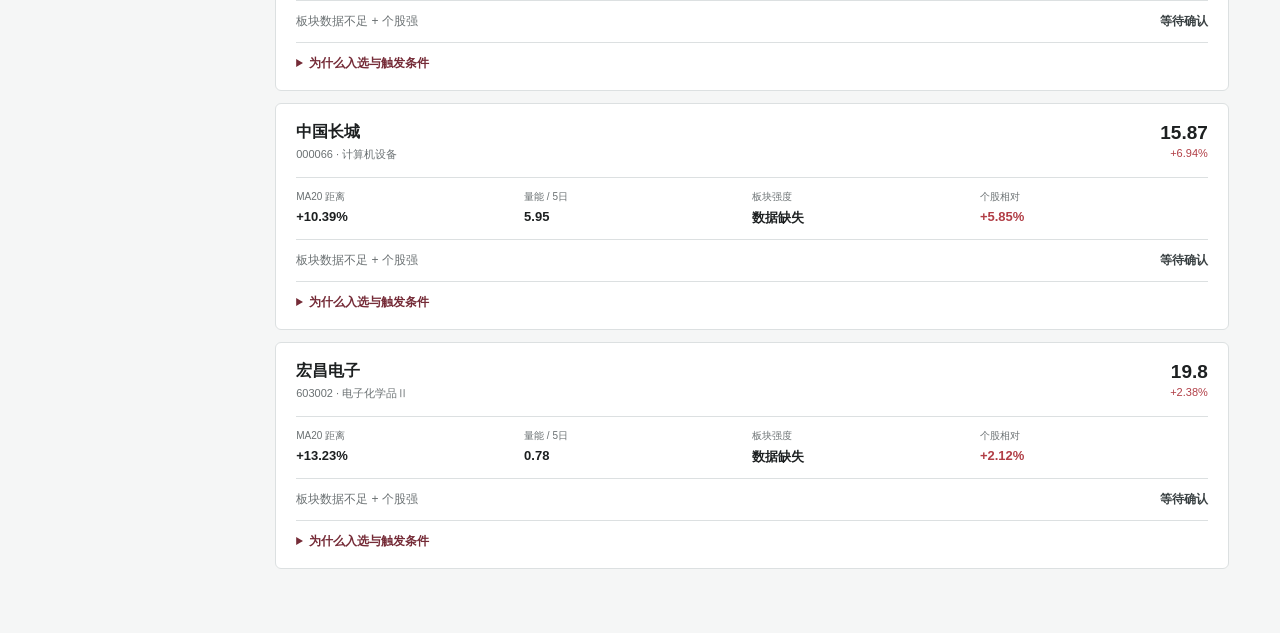
==== commit c467e2ae: "Add guarded automatic updates and A-share red-green theme" ====
--- a/frontend/index.html
+++ b/frontend/index.html
@@ -5,7 +5,7 @@
     <meta name="viewport" content="width=device-width, initial-scale=1">
     <meta name="theme-color" content="#f5f6f4">
     <title>FaCail · 今日交易驾驶舱</title>
-    <link rel="stylesheet" href="styles.css?v=2">
+    <link rel="stylesheet" href="styles.css?v=3">
   </head>
   <body>
     <div class="app-shell">
@@ -71,6 +71,6 @@
         <button data-mobile-view="watchlist"><span>察</span>观察</button>
       </nav>
     </div>
-    <script src="app.js?v=2"></script>
+    <script src="app.js?v=3"></script>
   </body>
 </html>
--- a/frontend/styles.css
+++ b/frontend/styles.css
@@ -1,14 +1,14 @@
 :root {
   color-scheme: light;
-  --bg: #f5f6f4;
+  --bg: #f5f6f6;
   --surface: #ffffff;
-  --surface-soft: #f0f2ef;
-  --text: #17211e;
-  --muted: #6b7772;
-  --line: #dce2de;
-  --accent: #176b66;
-  --accent-soft: #e2f0ed;
-  --ink-soft: #34413c;
+  --surface-soft: #f0f2f2;
+  --text: #1d2021;
+  --muted: #6b7173;
+  --line: #dce0e1;
+  --accent: #752b37;
+  --accent-soft: #f7edef;
+  --ink-soft: #3a4143;
   --up: #b13e46;
   --down: #147557;
   --warn: #8a5a12;
@@ -43,7 +43,7 @@
   height: 100vh;
   padding: 28px 18px 20px;
   border-right: 1px solid var(--line);
-  background: #fafbf9;
+  background: #fafafa;
 }
 
 .brand { display: flex; align-items: center; gap: 11px; margin-bottom: 34px; }
@@ -161,7 +161,10 @@
 .phase-note.live strong { margin-right: auto; }
 
 .pills { display: flex; flex-wrap: wrap; gap: 6px; margin-top: 12px; }
-.pills span, .sector-status { padding: 4px 7px; border-radius: 4px; color: var(--accent); background: var(--accent-soft); font-size: 10px; }
+.pills span, .sector-status { padding: 4px 7px; border-radius: 4px; color: var(--muted); background: var(--surface-soft); font-size: 10px; }
+.pills .tag-positive, .sector-status.tag-positive { color: var(--up); background: #fbf0f1; }
+.pills .tag-risk, .sector-status.tag-risk { color: var(--accent); background: var(--accent-soft); }
+.pills .tag-negative, .sector-status.tag-negative { color: var(--down); background: #eaf4ef; }
 .levels { display: grid; grid-template-columns: repeat(4, minmax(0, 1fr)); gap: 6px; }
 .levels span { padding: 9px; background: var(--surface-soft); }
 .levels small, .levels strong { display: block; }
@@ -257,7 +260,7 @@
     min-height: 62px;
     padding-bottom: env(safe-area-inset-bottom);
     border-top: 1px solid var(--line);
-    background: rgba(250, 251, 249, .96);
+    background: rgba(250, 250, 250, .96);
     backdrop-filter: blur(12px);
   }
   .mobile-nav button { display: grid; place-items: center; align-content: center; gap: 3px; border: 0; color: var(--muted); background: transparent; font-size: 10px; }
